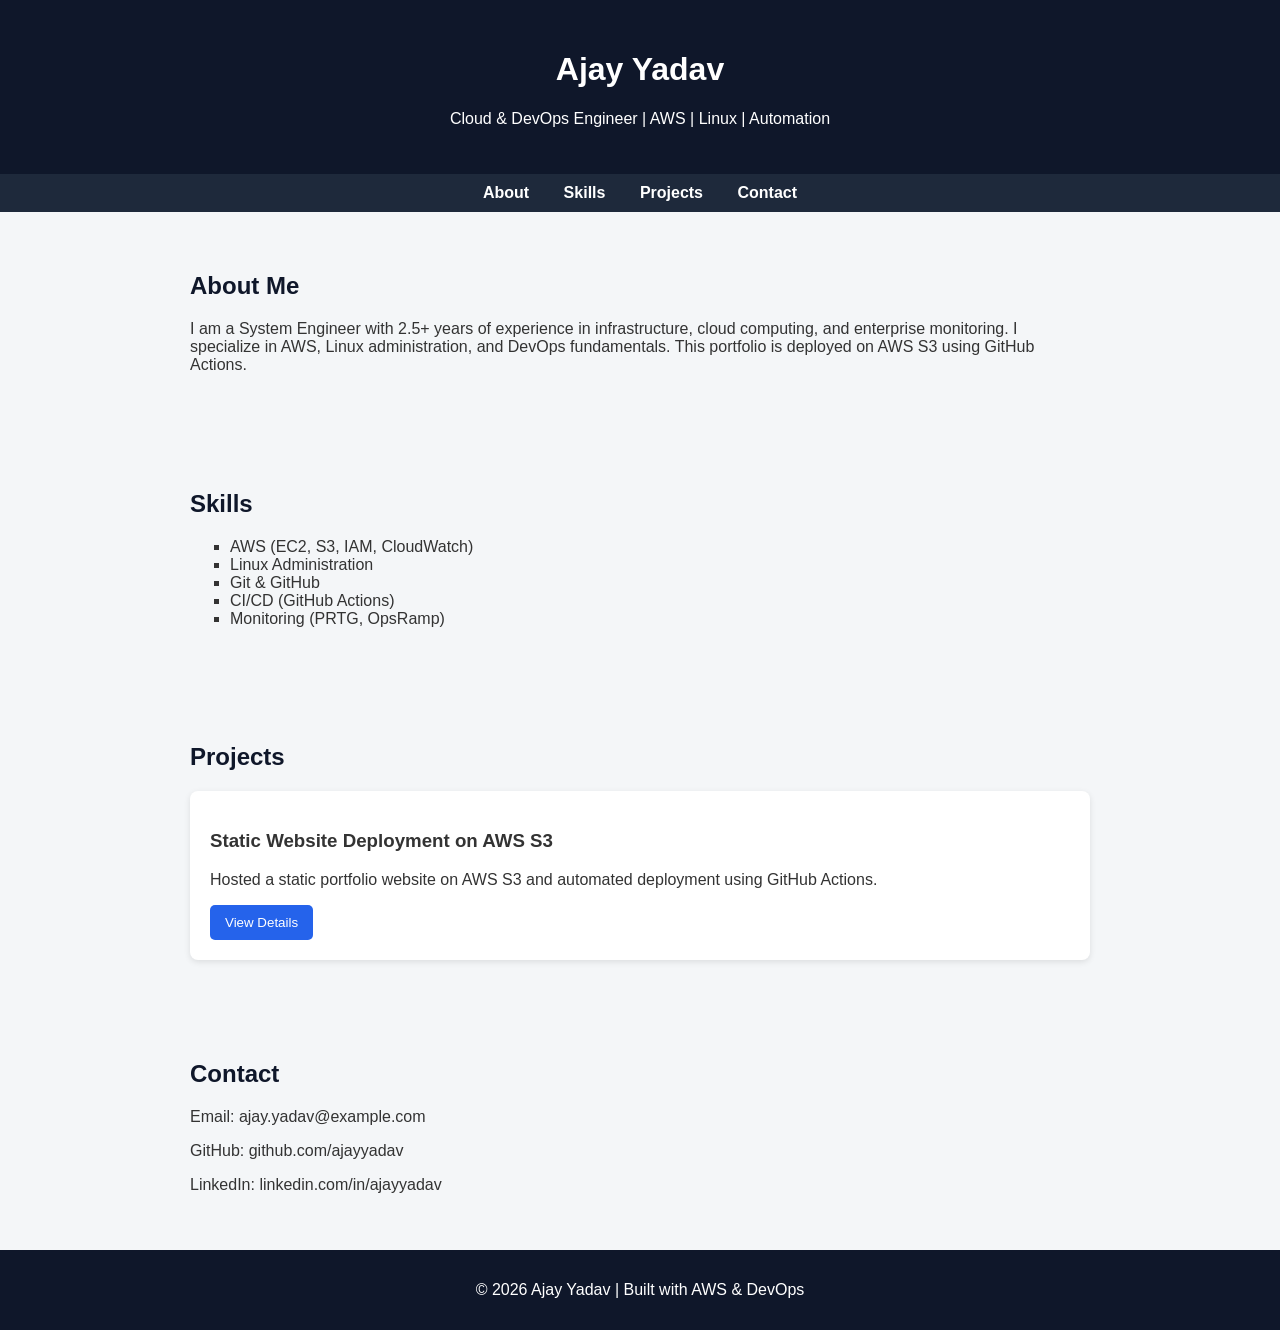
==== index.html @ cf4db84e "FIrst version is ready to release the application" ====
<!DOCTYPE html>
<html lang="en">

<head>
    <meta charset="UTF-8">
    <meta name="viewport" content="width=device-width, initial-scale=1.0">
    <title>Ajay Yadav | Cloud & DevOps Engineer</title>
    <link rel="stylesheet" href="style.css">
</head>

<body>

    <header>
        <h1>Ajay Yadav</h1>
        <p>Cloud & DevOps Engineer | AWS | Linux | Automation</p>
    </header>

    <nav>
        <a href="#about">About</a>
        <a href="#skills">Skills</a>
        <a href="#projects">Projects</a>
        <a href="#contact">Contact</a>
    </nav>

    <section id="about">
        <h2>About Me</h2>
        <p>
            I am a System Engineer with 2.5+ years of experience in infrastructure,
            cloud computing, and enterprise monitoring. I specialize in AWS,
            Linux administration, and DevOps fundamentals.
            This portfolio is deployed on AWS S3 using GitHub Actions.
        </p>
    </section>

    <section id="skills">
        <h2>Skills</h2>
        <ul>
            <li>AWS (EC2, S3, IAM, CloudWatch)</li>
            <li>Linux Administration</li>
            <li>Git & GitHub</li>
            <li>CI/CD (GitHub Actions)</li>
            <li>Monitoring (PRTG, OpsRamp)</li>
        </ul>
    </section>

    <section id="projects">
        <h2>Projects</h2>

        <div class="project-card">
            <h3>Static Website Deployment on AWS S3</h3>
            <p>
                Hosted a static portfolio website on AWS S3 and automated deployment
                using GitHub Actions.
            </p>
            <button onclick="showAlert()">View Details</button>
        </div>

    </section>

    <section id="contact">
        <h2>Contact</h2>
        <p>Email: ajay.yadav@example.com</p>
        <p>GitHub: github.com/ajayyadav</p>
        <p>LinkedIn: linkedin.com/in/ajayyadav</p>
    </section>

    <footer>
        <p>© 2026 Ajay Yadav | Built with AWS & DevOps</p>
    </footer>

    <script src="script.js"></script>
</body>

</html>
---- style.css ----
body {
    font-family: Arial, sans-serif;
    margin: 0;
    background-color: #f4f6f8;
    color: #333;
}

header {
    background-color: #0f172a;
    color: white;
    padding: 30px;
    text-align: center;
}

nav {
    background-color: #1e293b;
    text-align: center;
    padding: 10px;
}

nav a {
    color: white;
    margin: 0 15px;
    text-decoration: none;
    font-weight: bold;
}

nav a:hover {
    text-decoration: underline;
}

section {
    padding: 40px;
    max-width: 900px;
    margin: auto;
}

h2 {
    color: #0f172a;
}

ul {
    list-style-type: square;
}

.project-card {
    background: white;
    padding: 20px;
    margin-top: 20px;
    border-radius: 8px;
    box-shadow: 0 2px 6px rgba(0, 0, 0, 0.1);
}

.project-card button {
    background-color: #2563eb;
    color: white;
    border: none;
    padding: 10px 15px;
    cursor: pointer;
    border-radius: 5px;
}

.project-card button:hover {
    background-color: #1d4ed8;
}

footer {
    background-color: #0f172a;
    color: white;
    text-align: center;
    padding: 15px;
}
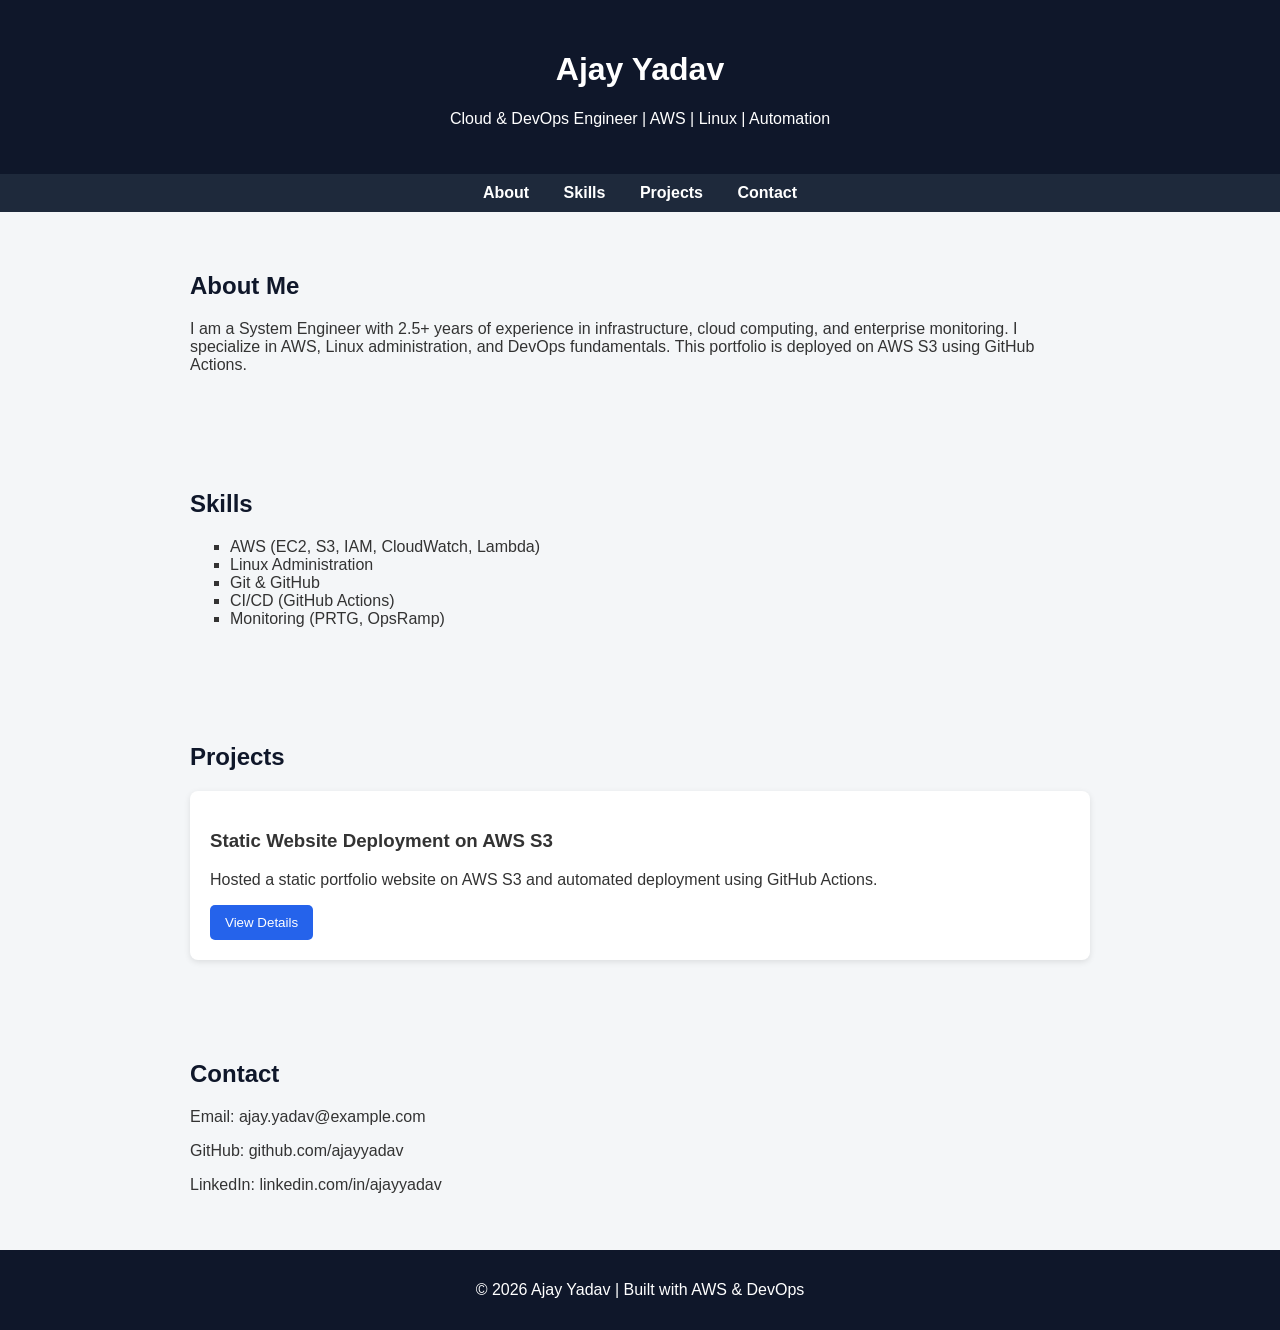
==== commit fd3ce1da: "Index file changed" ====
--- a/index.html
+++ b/index.html
@@ -35,7 +35,7 @@
     <section id="skills">
         <h2>Skills</h2>
         <ul>
-            <li>AWS (EC2, S3, IAM, CloudWatch)</li>
+            <li>AWS (EC2, S3, IAM, CloudWatch, Lambda)</li>
             <li>Linux Administration</li>
             <li>Git & GitHub</li>
             <li>CI/CD (GitHub Actions)</li>
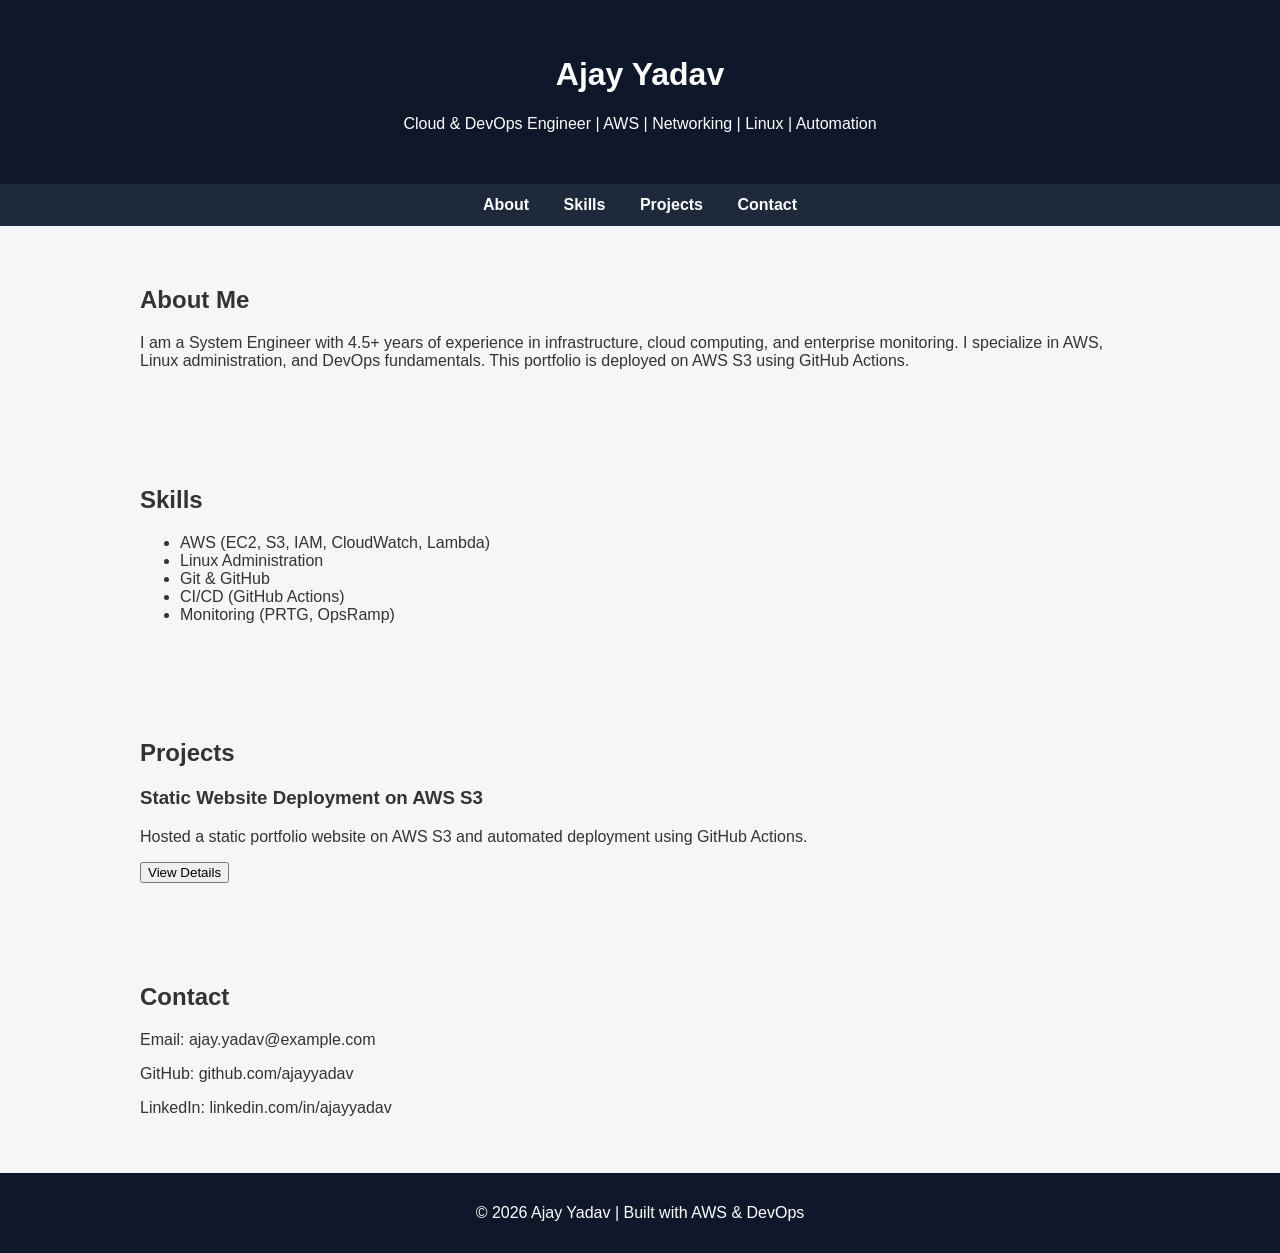
==== commit a703ea68: "Modifed Index.html file" ====
--- a/index.html
+++ b/index.html
@@ -12,7 +12,7 @@
 
     <header>
         <h1>Ajay Yadav</h1>
-        <p>Cloud & DevOps Engineer | AWS | Linux | Automation</p>
+        <p>Cloud & DevOps Engineer | AWS | Networking | Linux | Automation</p>
     </header>
 
     <nav>
@@ -25,7 +25,7 @@
     <section id="about">
         <h2>About Me</h2>
         <p>
-            I am a System Engineer with 2.5+ years of experience in infrastructure,
+            I am a System Engineer with 4.5+ years of experience in infrastructure,
             cloud computing, and enterprise monitoring. I specialize in AWS,
             Linux administration, and DevOps fundamentals.
             This portfolio is deployed on AWS S3 using GitHub Actions.
--- a/style.css
+++ b/style.css
@@ -8,14 +8,14 @@
 header {
     background-color: #0f172a;
     color: white;
-    padding: 30px;
+    padding: 35px;
     text-align: center;
 }
 
 nav {
     background-color: #1e293b;
     text-align: center;
-    padding: 10px;
+    padding: 12px;
 }
 
 nav a {
@@ -30,38 +30,24 @@
 }
 
 section {
-    padding: 40px;
-    max-width: 900px;
+    padding: 40px 20px;
+    max-width: 1000px;
     margin: auto;
 }
 
-h2 {
-    color: #0f172a;
+.skills-container {
+    display: flex;
+    gap: 20px;
+    flex-wrap: wrap;
 }
 
-ul {
-    list-style-type: square;
-}
-
-.project-card {
+.skill-box {
     background: white;
     padding: 20px;
-    margin-top: 20px;
     border-radius: 8px;
+    flex: 1;
+    min-width: 250px;
     box-shadow: 0 2px 6px rgba(0, 0, 0, 0.1);
-}
-
-.project-card button {
-    background-color: #2563eb;
-    color: white;
-    border: none;
-    padding: 10px 15px;
-    cursor: pointer;
-    border-radius: 5px;
-}
-
-.project-card button:hover {
-    background-color: #1d4ed8;
 }
 
 footer {
@@ -69,4 +55,8 @@
     color: white;
     text-align: center;
     padding: 15px;
+}
+
+a {
+    color: #2563eb;
 }
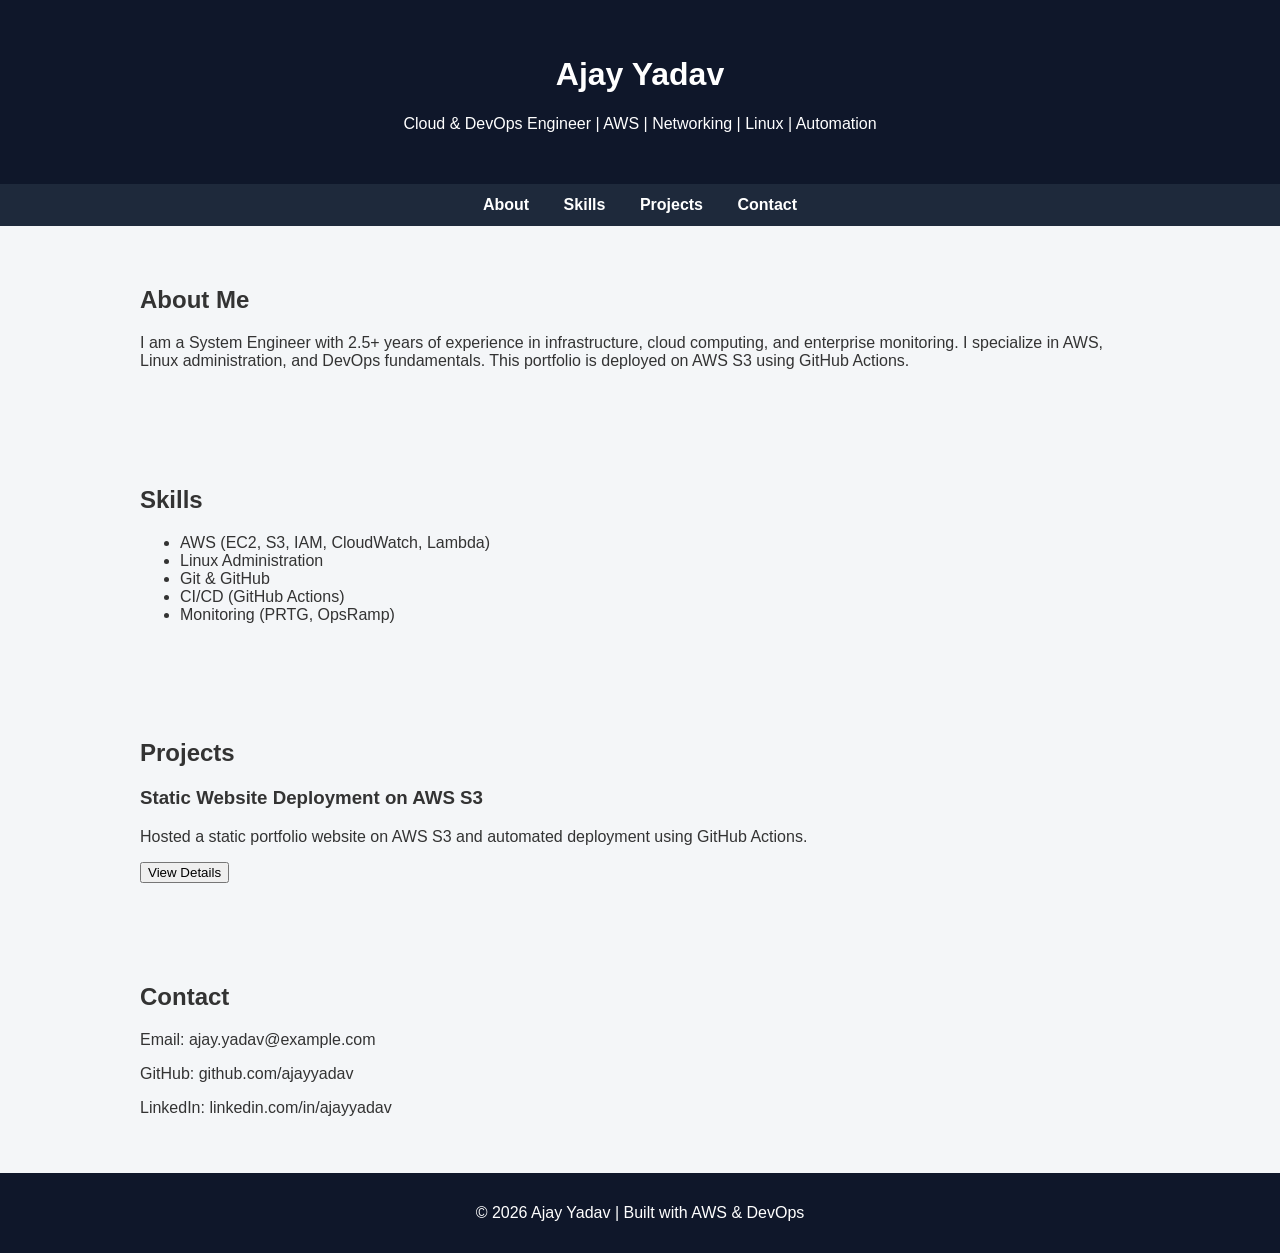
==== commit c222ee58: "Modifed Index.html file" ====
--- a/index.html
+++ b/index.html
@@ -25,7 +25,7 @@
     <section id="about">
         <h2>About Me</h2>
         <p>
-            I am a System Engineer with 4.5+ years of experience in infrastructure,
+            I am a System Engineer with 2.5+ years of experience in infrastructure,
             cloud computing, and enterprise monitoring. I specialize in AWS,
             Linux administration, and DevOps fundamentals.
             This portfolio is deployed on AWS S3 using GitHub Actions.
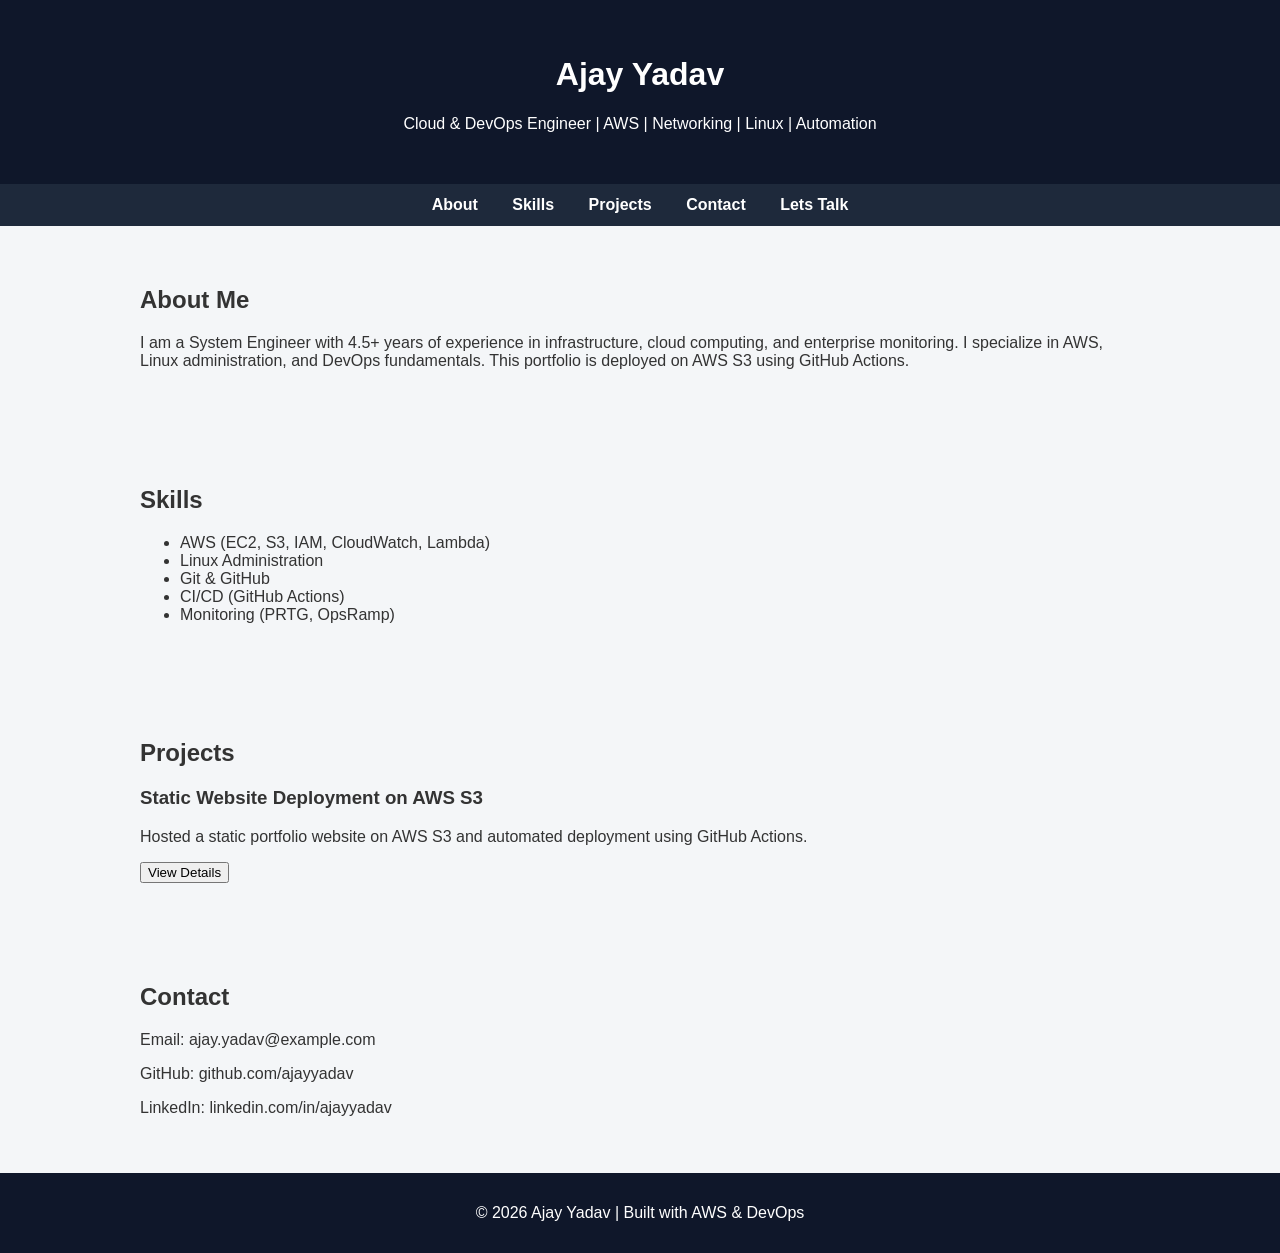
==== commit feb58c2f: "Add 'Lets Talk' link to navigation" ====
--- a/index.html
+++ b/index.html
@@ -20,12 +20,14 @@
         <a href="#skills">Skills</a>
         <a href="#projects">Projects</a>
         <a href="#contact">Contact</a>
+        <a href="#contact">Lets Talk</a>
+
     </nav>
 
     <section id="about">
         <h2>About Me</h2>
         <p>
-            I am a System Engineer with 2.5+ years of experience in infrastructure,
+            I am a System Engineer with 4.5+ years of experience in infrastructure,
             cloud computing, and enterprise monitoring. I specialize in AWS,
             Linux administration, and DevOps fundamentals.
             This portfolio is deployed on AWS S3 using GitHub Actions.
@@ -71,4 +73,4 @@
     <script src="script.js"></script>
 </body>
 
-</html>+</html>
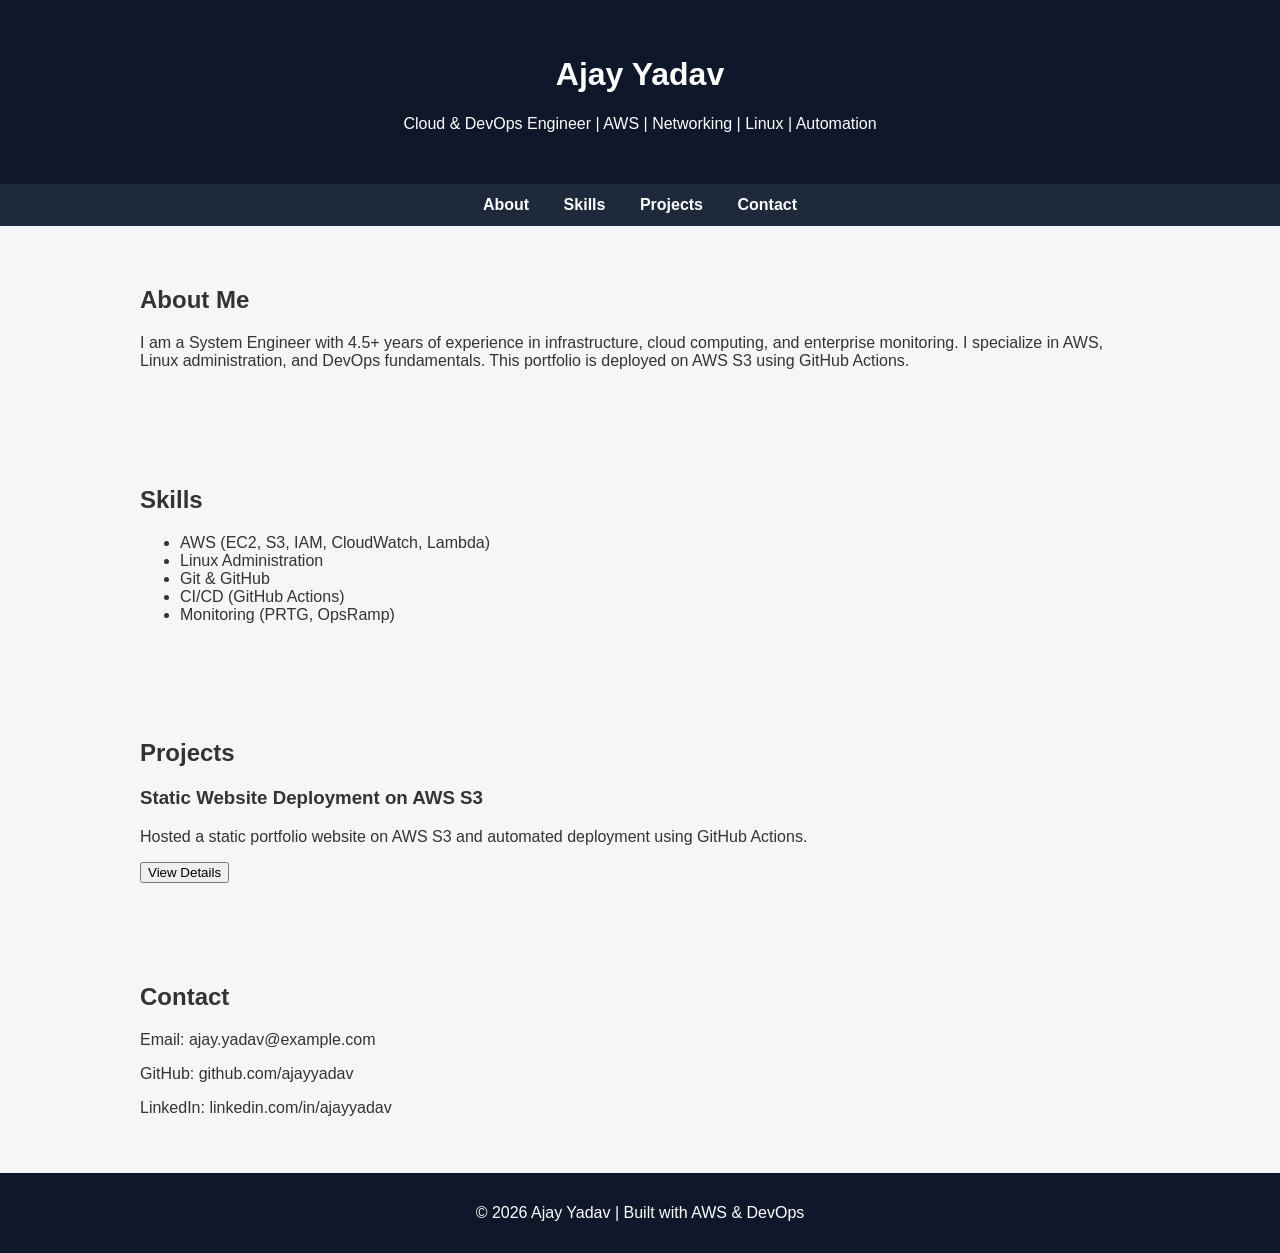
==== commit 433401a4: "Remove 'Lets Talk' link from navigation" ====
--- a/index.html
+++ b/index.html
@@ -20,7 +20,7 @@
         <a href="#skills">Skills</a>
         <a href="#projects">Projects</a>
         <a href="#contact">Contact</a>
-        <a href="#contact">Lets Talk</a>
+        
 
     </nav>
 
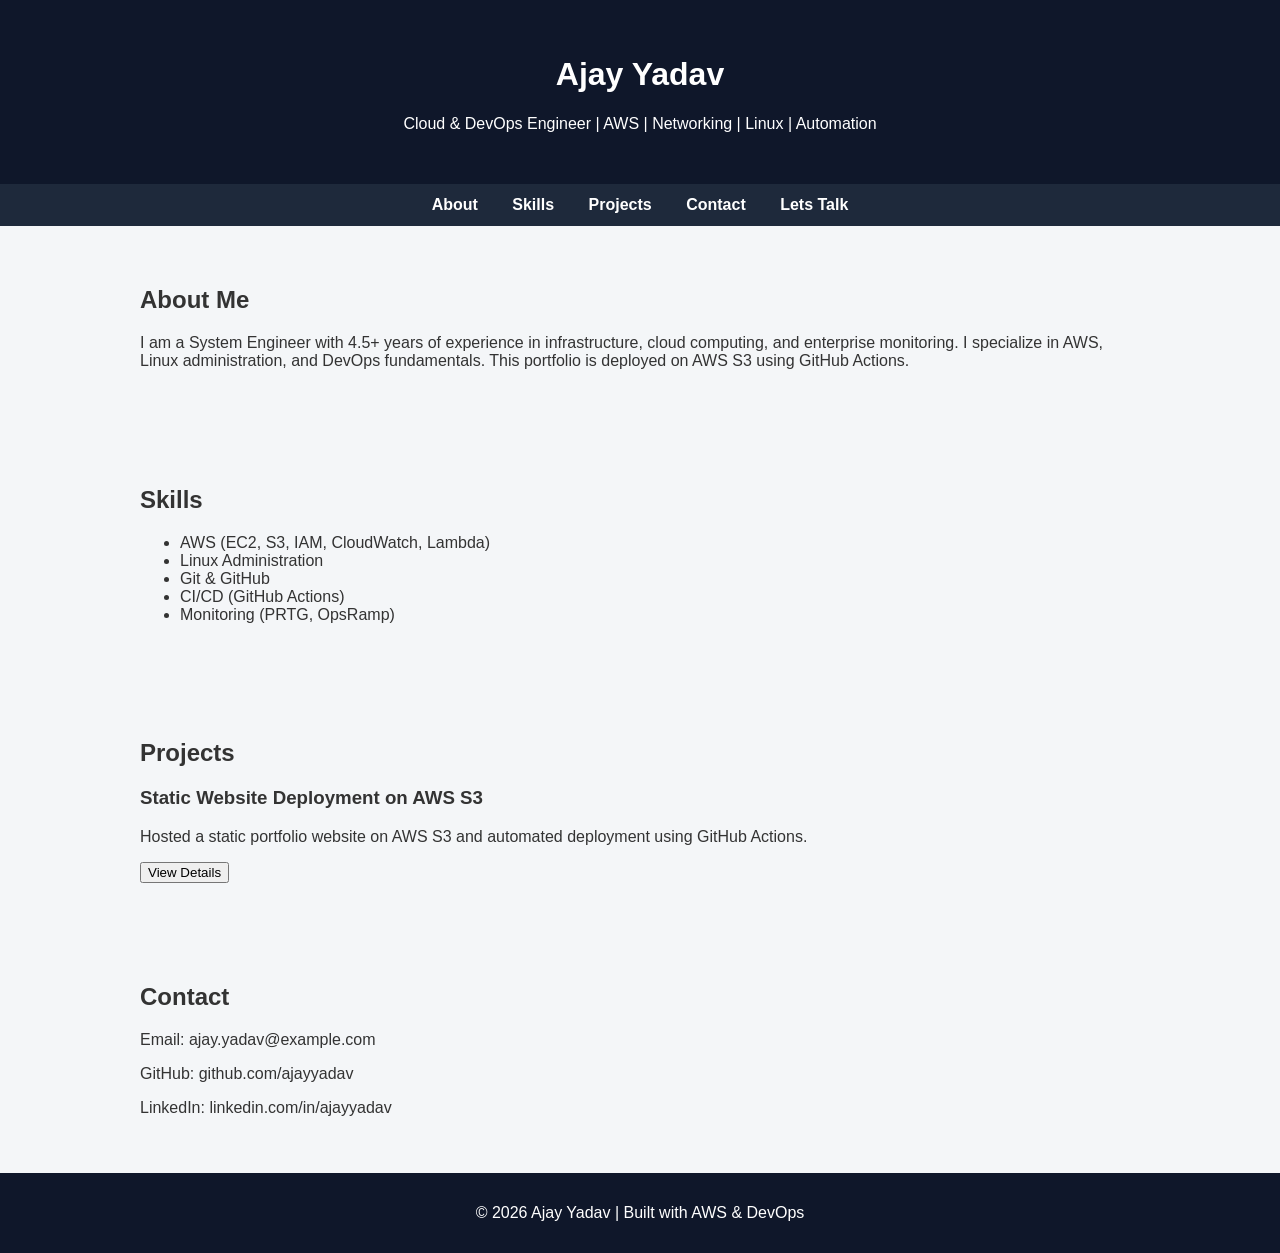
==== commit 8200f2de: "Update index.html" ====
--- a/index.html
+++ b/index.html
@@ -20,6 +20,8 @@
         <a href="#skills">Skills</a>
         <a href="#projects">Projects</a>
         <a href="#contact">Contact</a>
+        <a href="#contact">Lets Talk</a>
+
         
 
     </nav>
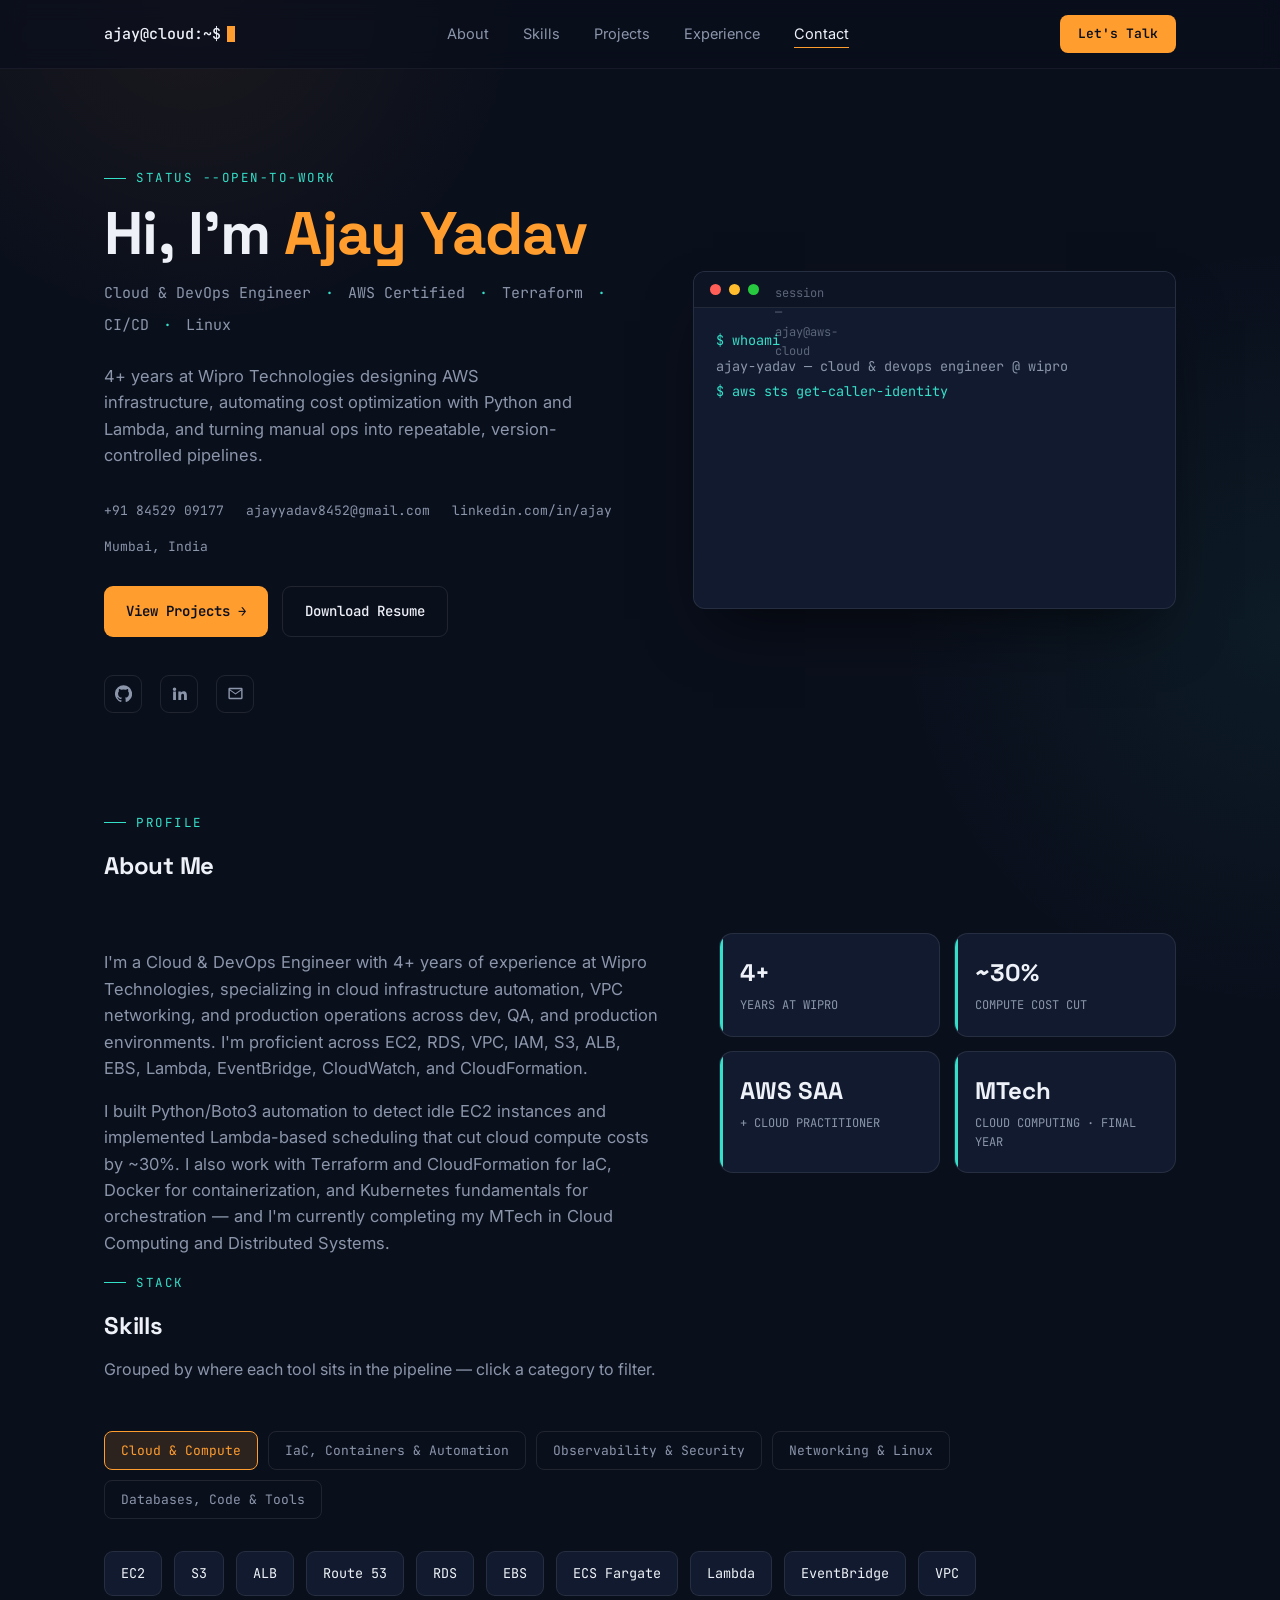
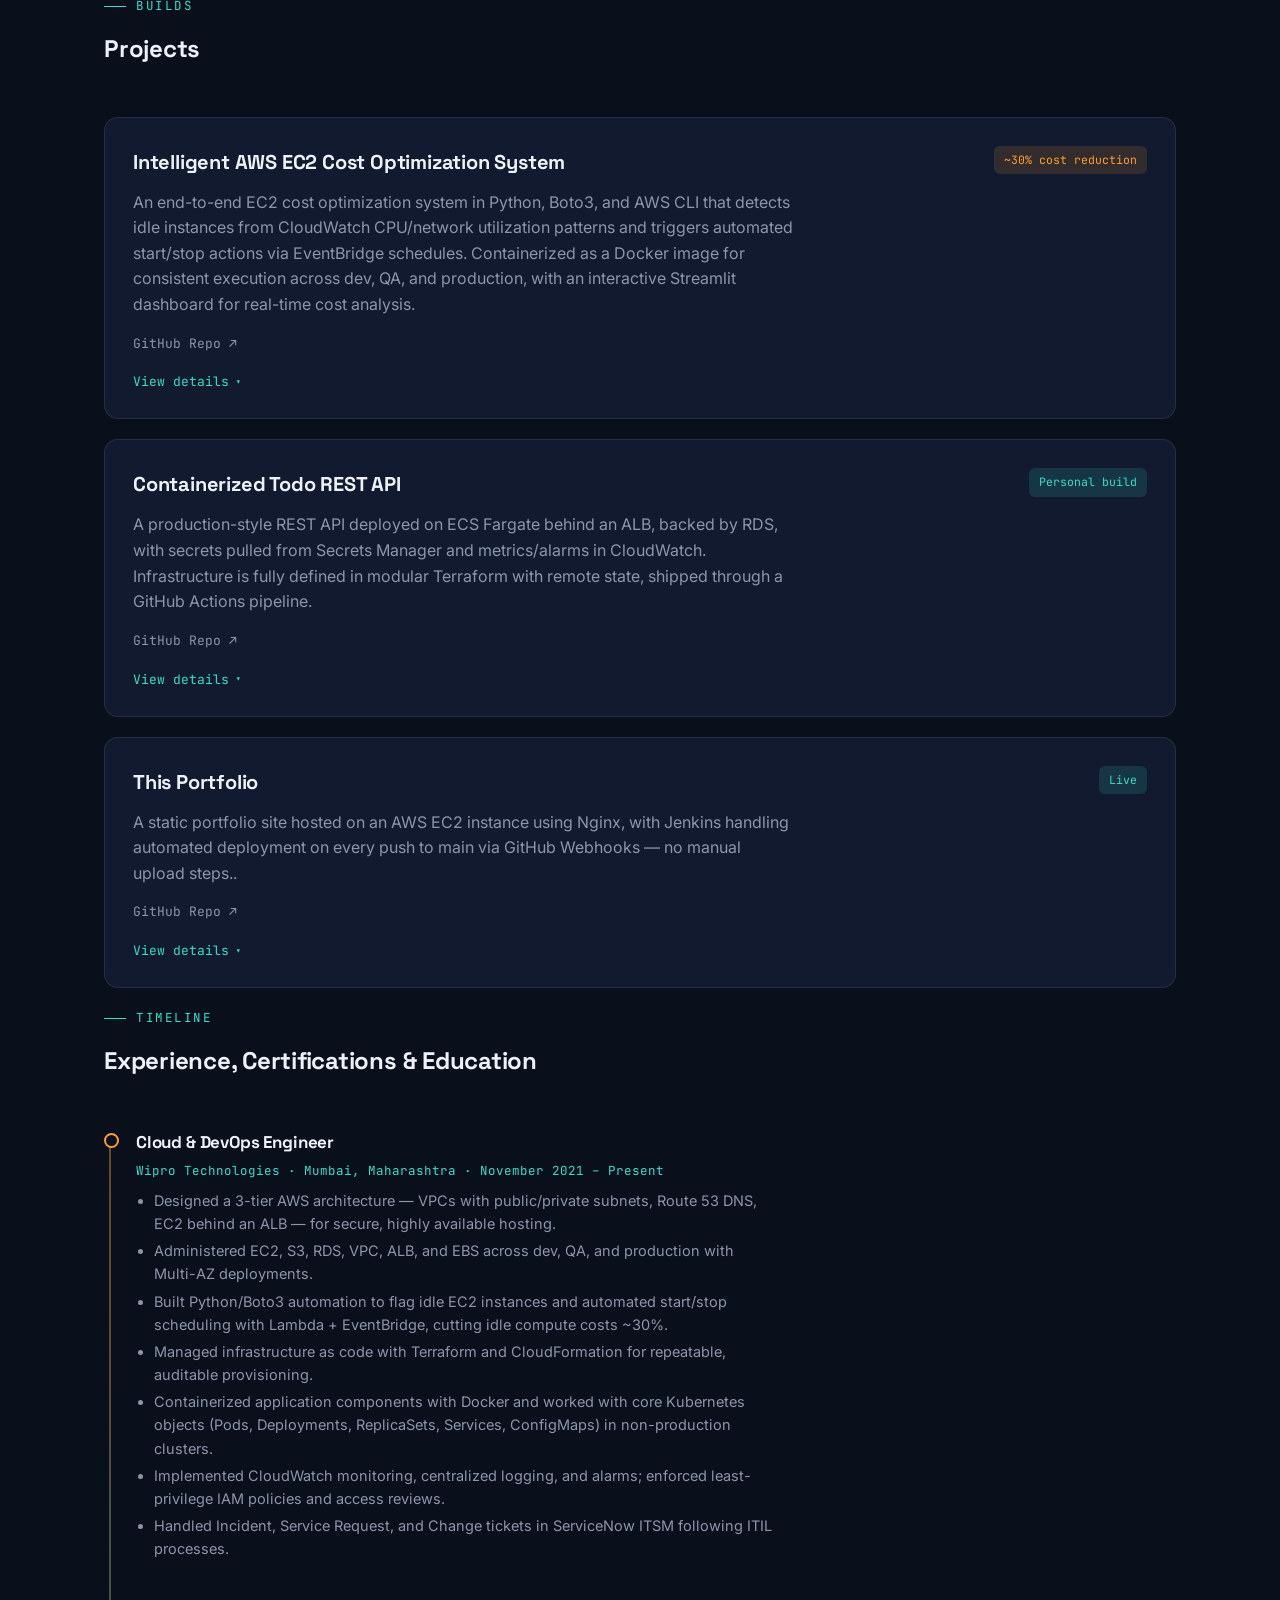
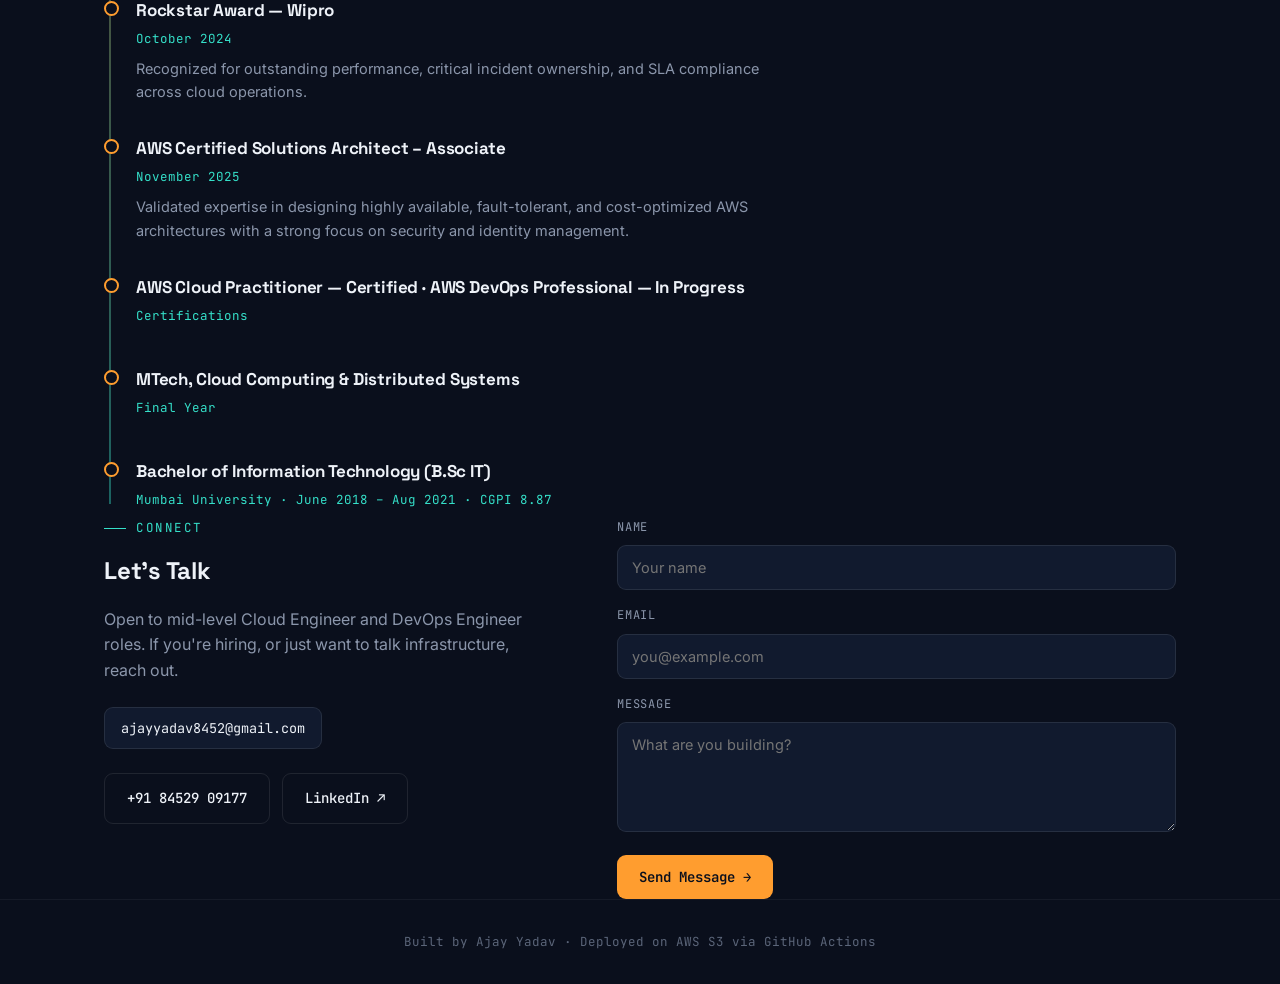
==== commit 926ca59b: "Website has been modifed" ====
--- a/index.html
+++ b/index.html
@@ -2,77 +2,350 @@
 <html lang="en">
 
 <head>
-    <meta charset="UTF-8">
-    <meta name="viewport" content="width=device-width, initial-scale=1.0">
-    <title>Ajay Yadav | Cloud & DevOps Engineer</title>
-    <link rel="stylesheet" href="style.css">
+  <meta charset="UTF-8">
+  <meta name="viewport" content="width=device-width, initial-scale=1.0">
+  <title>Ajay Yadav — Cloud & DevOps Engineer</title>
+  <meta name="description"
+    content="Ajay Yadav — Cloud & DevOps Engineer specializing in AWS, Terraform, CI/CD and Linux automation.">
+  <link rel="preconnect" href="https://fonts.googleapis.com">
+  <link rel="preconnect" href="https://fonts.gstatic.com" crossorigin>
+  <link
+    href="https://fonts.googleapis.com/css2?family=Space+Grotesk:wght@500;600;700&family=Inter:wght@400;500;600&family=JetBrains+Mono:wght@400;500;600&display=swap"
+    rel="stylesheet">
+  <link rel="stylesheet" href="style.css">
 </head>
 
 <body>
 
-    <header>
-        <h1>Ajay Yadav</h1>
-        <p>Cloud & DevOps Engineer | AWS | Networking | Linux | Automation</p>
-    </header>
-
-    <nav>
-        <a href="#about">About</a>
-        <a href="#skills">Skills</a>
-        <a href="#projects">Projects</a>
-        <a href="#contact">Contact</a>
-        <a href="#contact">Lets Talk</a>
-
-        
-
+  <header>
+    <nav class="wrap">
+      <a href="#top" class="brand">ajay@cloud:~$<span class="cursor"></span></a>
+      <ul class="nav-links">
+        <li><a href="#about" data-nav>About</a></li>
+        <li><a href="#skills" data-nav>Skills</a></li>
+        <li><a href="#projects" data-nav>Projects</a></li>
+        <li><a href="#experience" data-nav>Experience</a></li>
+        <li><a href="#contact" data-nav>Contact</a></li>
+      </ul>
+      <a href="#contact" class="nav-cta">Let's Talk</a>
+      <button class="hamburger" id="hamburger" aria-label="Open menu" aria-expanded="false">
+        <span></span><span></span><span></span>
+      </button>
     </nav>
-
-    <section id="about">
+  </header>
+
+  <div class="mobile-menu" id="mobileMenu">
+    <a href="#about">About</a>
+    <a href="#skills">Skills</a>
+    <a href="#projects">Projects</a>
+    <a href="#experience">Experience</a>
+    <a href="#contact">Contact</a>
+  </div>
+
+  <main id="top">
+
+    <!-- HERO -->
+    <section class="hero wrap">
+      <div>
+        <div class="eyebrow">status --open-to-work</div>
+        <h1>Hi, I'm <span>Ajay Yadav</span></h1>
+        <div class="role">Cloud &amp; DevOps Engineer <em>·</em> AWS Certified <em>·</em> Terraform <em>·</em> CI/CD
+          <em>·</em> Linux</div>
+        <p class="lede">4+ years at Wipro Technologies designing AWS infrastructure, automating cost optimization with
+          Python and Lambda, and turning manual ops into repeatable, version-controlled pipelines.</p>
+        <div class="contact-strip">
+          <a href="tel:+918452909177">+91 84529 09177</a>
+          <a href="mailto:ajayyadav8452@gmail.com">ajayyadav8452@gmail.com</a>
+          <a href="https://www.linkedin.com/in/ajay-yadav24/" target="_blank" rel="noopener">linkedin.com/in/ajay</a>
+          <span>Mumbai, India</span>
+        </div>
+        <div class="cta-row">
+          <a href="#projects" class="btn btn-primary">View Projects →</a>
+          <a href="Ajay_Yadav_Cloud_DevOps_Engineer_Resume.pdf" class="btn btn-ghost" download>Download Resume</a>
+        </div>
+        <div class="social-row">
+          <a href="https://github.com/Ajaykumar8452/" target="_blank" rel="noopener" aria-label="GitHub">
+            <svg viewBox="0 0 24 24" fill="currentColor">
+              <path
+                d="M12 .5a12 12 0 0 0-3.79 23.4c.6.11.82-.26.82-.58v-2.02c-3.34.72-4.04-1.6-4.04-1.6-.55-1.38-1.33-1.75-1.33-1.75-1.09-.74.08-.73.08-.73 1.2.09 1.84 1.24 1.84 1.24 1.07 1.83 2.8 1.3 3.49 1 .11-.78.42-1.3.76-1.6-2.67-.3-5.47-1.33-5.47-5.93 0-1.31.47-2.38 1.24-3.22-.12-.3-.54-1.53.12-3.18 0 0 1.01-.32 3.3 1.23a11.5 11.5 0 0 1 6 0c2.29-1.55 3.3-1.23 3.3-1.23.66 1.65.24 2.88.12 3.18.77.84 1.24 1.91 1.24 3.22 0 4.61-2.81 5.63-5.49 5.92.43.37.81 1.1.81 2.22v3.29c0 .32.22.7.83.58A12 12 0 0 0 12 .5Z" />
+            </svg>
+          </a>
+          <a href="https://www.linkedin.com/in/ajay-yadav24/" target="_blank" rel="noopener" aria-label="LinkedIn">
+            <svg viewBox="0 0 24 24" fill="currentColor">
+              <path
+                d="M4.98 3.5a2.5 2.5 0 1 1 0 5 2.5 2.5 0 0 1 0-5ZM3 9h4v12H3V9Zm7 0h3.8v1.71h.05c.53-1 1.83-2.05 3.77-2.05 4.03 0 4.78 2.65 4.78 6.1V21h-4v-5.6c0-1.34-.02-3.06-1.87-3.06-1.87 0-2.16 1.46-2.16 2.96V21h-4V9Z" />
+            </svg>
+          </a>
+          <a href="mailto:ajayyadav8452@gmail.com" aria-label="Email">
+            <svg viewBox="0 0 24 24" fill="currentColor">
+              <path
+                d="M2 5.5A1.5 1.5 0 0 1 3.5 4h17A1.5 1.5 0 0 1 22 5.5v13a1.5 1.5 0 0 1-1.5 1.5h-17A1.5 1.5 0 0 1 2 18.5v-13ZM4 6l8 5.5L20 6M4 18h16V7.8l-8 5.5-8-5.5V18Z" />
+            </svg>
+          </a>
+        </div>
+      </div>
+
+      <div class="terminal">
+        <div class="terminal-bar">
+          <span></span><span></span><span></span>
+          <span class="terminal-title">session — ajay@aws-cloud</span>
+        </div>
+        <div class="terminal-body" id="terminalBody"></div>
+      </div>
+    </section>
+
+    <!-- ABOUT -->
+    <section id="about" class="wrap">
+      <div class="section-head" data-reveal>
+        <div class="eyebrow">profile</div>
         <h2>About Me</h2>
-        <p>
-            I am a System Engineer with 4.5+ years of experience in infrastructure,
-            cloud computing, and enterprise monitoring. I specialize in AWS,
-            Linux administration, and DevOps fundamentals.
-            This portfolio is deployed on AWS S3 using GitHub Actions.
-        </p>
-    </section>
-
-    <section id="skills">
+      </div>
+      <div class="about-grid">
+        <div data-reveal>
+          <p>I'm a Cloud &amp; DevOps Engineer with 4+ years of experience at Wipro Technologies, specializing in cloud
+            infrastructure automation, VPC networking, and production operations across dev, QA, and production
+            environments. I'm proficient across EC2, RDS, VPC, IAM, S3, ALB, EBS, Lambda, EventBridge, CloudWatch, and
+            CloudFormation.</p>
+          <p>I built Python/Boto3 automation to detect idle EC2 instances and implemented Lambda-based scheduling that
+            cut cloud compute costs by ~30%. I also work with Terraform and CloudFormation for IaC, Docker for
+            containerization, and Kubernetes fundamentals for orchestration — and I'm currently completing my MTech in
+            Cloud Computing and Distributed Systems.</p>
+        </div>
+        <div class="stat-grid" data-reveal>
+          <div class="stat-card">
+            <div class="num">4+</div>
+            <div class="label">YEARS AT WIPRO</div>
+          </div>
+          <div class="stat-card">
+            <div class="num">~30%</div>
+            <div class="label">COMPUTE COST CUT</div>
+          </div>
+          <div class="stat-card">
+            <div class="num">AWS SAA</div>
+            <div class="label">+ CLOUD PRACTITIONER</div>
+          </div>
+          <div class="stat-card">
+            <div class="num">MTech</div>
+            <div class="label">CLOUD COMPUTING · FINAL YEAR</div>
+          </div>
+        </div>
+      </div>
+    </section>
+
+    <!-- SKILLS -->
+    <section id="skills" class="wrap">
+      <div class="section-head" data-reveal>
+        <div class="eyebrow">stack</div>
         <h2>Skills</h2>
-        <ul>
-            <li>AWS (EC2, S3, IAM, CloudWatch, Lambda)</li>
-            <li>Linux Administration</li>
-            <li>Git & GitHub</li>
-            <li>CI/CD (GitHub Actions)</li>
-            <li>Monitoring (PRTG, OpsRamp)</li>
-        </ul>
-    </section>
-
-    <section id="projects">
+        <p>Grouped by where each tool sits in the pipeline — click a category to filter.</p>
+      </div>
+
+      <div data-reveal>
+        <div class="tabs" id="tabs">
+          <button class="tab-btn active" data-tab="compute">Cloud &amp; Compute</button>
+          <button class="tab-btn" data-tab="iac">IaC, Containers &amp; Automation</button>
+          <button class="tab-btn" data-tab="observability">Observability &amp; Security</button>
+          <button class="tab-btn" data-tab="network">Networking &amp; Linux</button>
+          <button class="tab-btn" data-tab="other">Databases, Code &amp; Tools</button>
+        </div>
+
+        <div class="chip-panel active" data-panel="compute">
+          <span class="chip">EC2</span><span class="chip">S3</span><span class="chip">ALB</span>
+          <span class="chip">Route 53</span><span class="chip">RDS</span><span class="chip">EBS</span>
+          <span class="chip">ECS Fargate</span><span class="chip">Lambda</span><span class="chip">EventBridge</span>
+          <span class="chip">VPC</span>
+        </div>
+        <div class="chip-panel" data-panel="iac">
+          <span class="chip">Terraform (modular, remote state)</span><span class="chip">AWS CloudFormation</span>
+          <span class="chip">Docker</span><span class="chip">Kubernetes (Pods, Deployments, Services, ConfigMaps)</span>
+          <span class="chip">GitHub Actions</span><span class="chip">AWS CLI</span><span class="chip">Boto3</span>
+          <span class="chip">Shell Scripting</span>
+        </div>
+        <div class="chip-panel" data-panel="observability">
+          <span class="chip">CloudWatch</span><span class="chip">Secrets Manager</span><span class="chip">IAM</span>
+        </div>
+        <div class="chip-panel" data-panel="network">
+          <span class="chip">VPC Design</span><span class="chip">DNS</span><span class="chip">DHCP</span>
+          <span class="chip">NAT</span><span class="chip">VPN</span><span class="chip">OSPF</span><span
+            class="chip">BGP</span>
+          <span class="chip">VLANs</span><span class="chip">Linux Administration (Ubuntu/RHEL)</span>
+          <span class="chip">Windows Server</span><span class="chip">Git &amp; GitHub</span>
+        </div>
+        <div class="chip-panel" data-panel="other">
+          <span class="chip">Python</span><span class="chip">Java</span><span class="chip">C/C++</span>
+          <span class="chip">JavaScript</span><span class="chip">HTML/CSS</span>
+          <span class="chip">Oracle SQL</span><span class="chip">PostgreSQL</span>
+          <span class="chip">ServiceNow (ITSM/ITIL)</span><span class="chip">PRTG</span><span class="chip">Cisco
+            Meraki</span>
+        </div>
+      </div>
+    </section>
+
+    <!-- PROJECTS -->
+    <section id="projects" class="wrap">
+      <div class="section-head" data-reveal>
+        <div class="eyebrow">builds</div>
         <h2>Projects</h2>
-
-        <div class="project-card">
-            <h3>Static Website Deployment on AWS S3</h3>
-            <p>
-                Hosted a static portfolio website on AWS S3 and automated deployment
-                using GitHub Actions.
-            </p>
-            <button onclick="showAlert()">View Details</button>
-        </div>
-
-    </section>
-
-    <section id="contact">
-        <h2>Contact</h2>
-        <p>Email: ajay.yadav@example.com</p>
-        <p>GitHub: github.com/ajayyadav</p>
-        <p>LinkedIn: linkedin.com/in/ajayyadav</p>
-    </section>
-
-    <footer>
-        <p>© 2026 Ajay Yadav | Built with AWS & DevOps</p>
-    </footer>
-
-    <script src="script.js"></script>
+      </div>
+
+      <div class="project-card" data-reveal>
+        <div class="project-top">
+          <h3>Intelligent AWS EC2 Cost Optimization System</h3>
+          <span class="project-tag highlight">~30% cost reduction</span>
+        </div>
+        <p class="desc">An end-to-end EC2 cost optimization system in Python, Boto3, and AWS CLI that detects idle
+          instances from CloudWatch CPU/network utilization patterns and triggers automated start/stop actions via
+          EventBridge schedules. Containerized as a Docker image for consistent execution across dev, QA, and
+          production, with an interactive Streamlit dashboard for real-time cost analysis.</p>
+        <div class="project-links">
+          <a href="#" target="_blank" rel="noopener">GitHub Repo ↗</a>
+        </div>
+        <button class="expand-btn" data-expand="arch0">View details <span class="chev">▾</span></button>
+        <div class="arch-panel" id="arch0">
+          <div class="arch-list">
+            <span>Python</span><span>Boto3</span><span>AWS Lambda</span><span>EventBridge</span>
+            <span>CloudWatch</span><span>Docker</span><span>Streamlit</span>
+          </div>
+        </div>
+      </div>
+
+      <div class="project-card" data-reveal>
+        <div class="project-top">
+          <h3>Containerized Todo REST API</h3>
+          <span class="project-tag">Personal build</span>
+        </div>
+        <p class="desc">A production-style REST API deployed on ECS Fargate behind an ALB, backed by RDS, with secrets
+          pulled from Secrets Manager and metrics/alarms in CloudWatch. Infrastructure is fully defined in modular
+          Terraform with remote state, shipped through a GitHub Actions pipeline.</p>
+        <div class="project-links">
+          <a href="#" target="_blank" rel="noopener">GitHub Repo ↗</a>
+        </div>
+        <button class="expand-btn" data-expand="arch1">View details <span class="chev">▾</span></button>
+        <div class="arch-panel" id="arch1">
+          <div class="arch-list">
+            <span>ECS Fargate</span><span>RDS</span><span>ALB</span><span>Terraform</span>
+            <span>GitHub Actions</span><span>CloudWatch</span><span>Secrets Manager</span>
+          </div>
+        </div>
+      </div>
+
+      <div class="project-card" data-reveal>
+        <div class="project-top">
+          <h3>This Portfolio</h3>
+          <span class="project-tag">Live</span>
+        </div>
+        <p class="desc">A static portfolio site hosted on an AWS EC2 instance using Nginx, with Jenkins handling
+          automated deployment on every push to main via GitHub Webhooks — no manual upload steps..</p>
+        <div class="project-links">
+          <a href="#" target="_blank" rel="noopener">GitHub Repo ↗</a>
+        </div>
+        <button class="expand-btn" data-expand="arch2">View details <span class="chev">▾</span></button>
+        <div class="arch-panel" id="arch2">
+          <div class="arch-list">
+            <span>S3 Static Hosting</span><span>GitHub Actions</span><span>IAM (scoped deploy role)</span>
+          </div>
+        </div>
+      </div>
+    </section>
+
+    <!-- EXPERIENCE -->
+    <section id="experience" class="wrap">
+      <div class="section-head" data-reveal>
+        <div class="eyebrow">timeline</div>
+        <h2>Experience, Certifications &amp; Education</h2>
+      </div>
+      <div class="timeline" data-reveal>
+        <div class="tl-item">
+          <h3>Cloud &amp; DevOps Engineer</h3>
+          <div class="tl-meta">Wipro Technologies · Mumbai, Maharashtra · November 2021 – Present</div>
+          <ul>
+            <li>Designed a 3-tier AWS architecture — VPCs with public/private subnets, Route 53 DNS, EC2 behind an ALB —
+              for secure, highly available hosting.</li>
+            <li>Administered EC2, S3, RDS, VPC, ALB, and EBS across dev, QA, and production with Multi-AZ deployments.
+            </li>
+            <li>Built Python/Boto3 automation to flag idle EC2 instances and automated start/stop scheduling with Lambda
+              + EventBridge, cutting idle compute costs ~30%.</li>
+            <li>Managed infrastructure as code with Terraform and CloudFormation for repeatable, auditable provisioning.
+            </li>
+            <li>Containerized application components with Docker and worked with core Kubernetes objects (Pods,
+              Deployments, ReplicaSets, Services, ConfigMaps) in non-production clusters.</li>
+            <li>Implemented CloudWatch monitoring, centralized logging, and alarms; enforced least-privilege IAM
+              policies and access reviews.</li>
+            <li>Handled Incident, Service Request, and Change tickets in ServiceNow ITSM following ITIL processes.</li>
+          </ul>
+        </div>
+        <div class="tl-item">
+          <h3>Rockstar Award — Wipro</h3>
+          <div class="tl-meta">October 2024</div>
+          <p>Recognized for outstanding performance, critical incident ownership, and SLA compliance across cloud
+            operations.</p>
+        </div>
+        <div class="tl-item">
+          <h3>AWS Certified Solutions Architect – Associate</h3>
+          <div class="tl-meta">November 2025</div>
+          <p>Validated expertise in designing highly available, fault-tolerant, and cost-optimized AWS architectures
+            with a strong focus on security and identity management.</p>
+        </div>
+        <div class="tl-item">
+          <h3>AWS Cloud Practitioner — Certified · AWS DevOps Professional — In Progress</h3>
+          <div class="tl-meta">Certifications</div>
+        </div>
+        <div class="tl-item">
+          <h3>MTech, Cloud Computing &amp; Distributed Systems</h3>
+          <div class="tl-meta">Final Year</div>
+        </div>
+        <div class="tl-item">
+          <h3>Bachelor of Information Technology (B.Sc IT)</h3>
+          <div class="tl-meta">Mumbai University · June 2018 – Aug 2021 · CGPI 8.87</div>
+        </div>
+      </div>
+    </section>
+
+    <!-- CONTACT -->
+    <section id="contact" class="wrap">
+      <div class="contact-grid">
+        <div data-reveal>
+          <div class="eyebrow">connect</div>
+          <h2>Let's Talk</h2>
+          <p>Open to mid-level Cloud Engineer and DevOps Engineer roles. If you're hiring, or just want to talk
+            infrastructure, reach out.</p>
+          <div class="copy-row">
+            <button class="copy-btn" id="copyEmailBtn">ajayyadav8452@gmail.com</button>
+            <span class="copy-note" id="copyNote">Copied to clipboard</span>
+          </div>
+          <div class="copy-row">
+            <a href="tel:+918452909177" class="btn btn-ghost">+91 84529 09177</a>
+            <a href="https://www.linkedin.com/in/ajay-yadav24/" target="_blank" rel="noopener"
+              class="btn btn-ghost">LinkedIn ↗</a>
+          </div>
+        </div>
+        <form id="contactForm">
+          <div class="field">
+            <label for="name">Name</label>
+            <input id="name" name="name" type="text" required placeholder="Your name">
+          </div>
+          <div class="field">
+            <label for="email">Email</label>
+            <input id="email" name="email" type="email" required placeholder="you@example.com">
+          </div>
+          <div class="field">
+            <label for="message">Message</label>
+            <textarea id="message" name="message" required placeholder="What are you building?"></textarea>
+          </div>
+          <button type="submit" class="btn btn-primary" style="align-self:flex-start;">Send Message →</button>
+        </form>
+      </div>
+    </section>
+
+  </main>
+
+  <footer>
+    <p>Built by Ajay Yadav · Deployed on AWS S3 via GitHub Actions</p>
+  </footer>
+
+  <button class="to-top" id="toTop" aria-label="Back to top">↑</button>
+
+  <script src="script.js"></script>
 </body>
 
-</html>
+</html>
--- a/style.css
+++ b/style.css
@@ -1,62 +1,361 @@
-body {
-    font-family: Arial, sans-serif;
-    margin: 0;
-    background-color: #f4f6f8;
-    color: #333;
-}
-
-header {
-    background-color: #0f172a;
-    color: white;
-    padding: 35px;
-    text-align: center;
-}
-
-nav {
-    background-color: #1e293b;
-    text-align: center;
-    padding: 12px;
-}
-
-nav a {
-    color: white;
-    margin: 0 15px;
-    text-decoration: none;
-    font-weight: bold;
-}
-
-nav a:hover {
-    text-decoration: underline;
-}
-
-section {
-    padding: 40px 20px;
-    max-width: 1000px;
-    margin: auto;
-}
-
-.skills-container {
-    display: flex;
-    gap: 20px;
-    flex-wrap: wrap;
-}
-
-.skill-box {
-    background: white;
-    padding: 20px;
-    border-radius: 8px;
-    flex: 1;
-    min-width: 250px;
-    box-shadow: 0 2px 6px rgba(0, 0, 0, 0.1);
-}
-
-footer {
-    background-color: #0f172a;
-    color: white;
-    text-align: center;
-    padding: 15px;
-}
-
-a {
-    color: #2563eb;
-}+:root{
+  --bg:#0a0f1c;
+  --bg-elev:#0d1424;
+  --bg-card:#111a2e;
+  --text:#eef2f8;
+  --muted:#8b96ab;
+  --muted-2:#5b6579;
+  --accent:#ff9d2f;
+  --accent-soft:rgba(255,157,47,0.14);
+  --accent-2:#35e0c9;
+  --accent-2-soft:rgba(53,224,201,0.14);
+  --border:rgba(255,255,255,0.09);
+  --border-soft:rgba(255,255,255,0.05);
+  --radius:14px;
+  --font-display:'Space Grotesk', sans-serif;
+  --font-body:'Inter', sans-serif;
+  --font-mono:'JetBrains Mono', monospace;
+  --maxw:1120px;
+}
+
+*{box-sizing:border-box;}
+html{scroll-behavior:smooth;}
+@media (prefers-reduced-motion: reduce){
+  html{scroll-behavior:auto;}
+  *{animation-duration:0.01ms !important; animation-iteration-count:1 !important; transition-duration:0.01ms !important;}
+}
+
+body{
+  margin:0;
+  background:var(--bg);
+  background-image:
+    radial-gradient(600px circle at 15% 0%, rgba(255,157,47,0.07), transparent 55%),
+    radial-gradient(700px circle at 100% 15%, rgba(53,224,201,0.06), transparent 55%);
+  color:var(--text);
+  font-family:var(--font-body);
+  line-height:1.6;
+  -webkit-font-smoothing:antialiased;
+}
+
+a{color:inherit;}
+::selection{background:var(--accent); color:#0a0f1c;}
+
+:focus-visible{
+  outline:2px solid var(--accent-2);
+  outline-offset:3px;
+  border-radius:4px;
+}
+
+.wrap{max-width:var(--maxw); margin:0 auto; padding:0 24px;}
+section{padding:110px 0;}
+@media (max-width:720px){ section{padding:76px 0;} }
+
+h1,h2,h3{font-family:var(--font-display); margin:0; letter-spacing:-0.01em;}
+.eyebrow{
+  font-family:var(--font-mono);
+  font-size:12.5px;
+  letter-spacing:0.12em;
+  text-transform:uppercase;
+  color:var(--accent-2);
+  display:flex;
+  align-items:center;
+  gap:10px;
+  margin-bottom:14px;
+}
+.eyebrow::before{
+  content:'';
+  width:22px; height:1px;
+  background:var(--accent-2);
+  display:inline-block;
+}
+.section-head{max-width:640px; margin-bottom:48px;}
+.section-head p{color:var(--muted); font-size:16px; margin-top:12px;}
+
+/* ---------- reveal on scroll ---------- */
+[data-reveal]{
+  opacity:0;
+  transform:translateY(22px);
+  transition:opacity 0.7s ease, transform 0.7s ease;
+}
+[data-reveal].is-visible{opacity:1; transform:translateY(0);}
+
+/* ---------- nav ---------- */
+header{
+  position:fixed; top:0; left:0; right:0; z-index:100;
+  background:rgba(10,15,28,0.72);
+  backdrop-filter:blur(10px);
+  border-bottom:1px solid var(--border-soft);
+}
+nav.wrap{
+  display:flex; align-items:center; justify-content:space-between;
+  height:68px;
+}
+.brand{
+  font-family:var(--font-mono);
+  font-size:15px;
+  font-weight:500;
+  text-decoration:none;
+  color:var(--text);
+  display:flex; align-items:center;
+}
+.brand .cursor{
+  display:inline-block; width:8px; height:16px; background:var(--accent);
+  margin-left:6px; animation:blink 1s step-end infinite;
+}
+@keyframes blink{50%{opacity:0;}}
+
+.nav-links{display:flex; gap:34px; list-style:none; margin:0; padding:0;}
+.nav-links a{
+  font-size:14.5px; text-decoration:none; color:var(--muted);
+  position:relative; padding:6px 0; transition:color 0.25s ease;
+}
+.nav-links a::after{
+  content:''; position:absolute; left:0; bottom:0; height:1.5px; width:0;
+  background:var(--accent); transition:width 0.25s ease;
+}
+.nav-links a:hover, .nav-links a.active{color:var(--text);}
+.nav-links a.active::after{width:100%;}
+
+.nav-cta{
+  font-family:var(--font-mono); font-size:13px; text-decoration:none;
+  color:var(--bg); background:var(--accent); padding:9px 18px;
+  border-radius:8px; font-weight:600; transition:filter 0.2s ease, transform 0.2s ease;
+}
+.nav-cta:hover{filter:brightness(1.08); transform:translateY(-1px);}
+
+.hamburger{
+  display:none; flex-direction:column; gap:5px; background:none; border:none;
+  cursor:pointer; padding:8px;
+}
+.hamburger span{width:22px; height:2px; background:var(--text); display:block; transition:0.25s ease;}
+.mobile-menu{
+  display:none; position:fixed; inset:68px 0 0 0; background:var(--bg-elev);
+  z-index:99; padding:36px 24px; flex-direction:column; gap:6px;
+}
+.mobile-menu.open{display:flex;}
+.mobile-menu a{
+  font-size:20px; text-decoration:none; color:var(--text); padding:16px 0;
+  border-bottom:1px solid var(--border-soft); font-family:var(--font-display); font-weight:600;
+}
+
+@media (max-width:860px){
+  .nav-links, .nav-cta{display:none;}
+  .hamburger{display:flex;}
+}
+
+/* ---------- hero ---------- */
+.hero{
+  padding-top:168px; padding-bottom:100px;
+  display:grid; grid-template-columns:1.05fr 0.95fr; gap:56px; align-items:center;
+}
+@media (max-width:940px){ .hero{grid-template-columns:1fr; padding-top:130px;} }
+
+.hero h1{font-size:clamp(38px, 5.4vw, 60px); line-height:1.05; margin:14px 0 16px;}
+.hero h1 span{color:var(--accent);}
+.hero .role{
+  font-family:var(--font-mono); color:var(--muted); font-size:15px;
+  display:flex; flex-wrap:wrap; gap:8px 14px; margin-bottom:26px;
+}
+.hero .role em{font-style:normal; color:var(--accent-2);}
+.hero p.lede{color:var(--muted); font-size:16.5px; max-width:480px; margin-bottom:32px;}
+
+.contact-strip{
+  display:flex; flex-wrap:wrap; gap:16px 22px; font-family:var(--font-mono);
+  font-size:13px; color:var(--muted); margin-bottom:28px;
+}
+.contact-strip a{color:var(--muted); text-decoration:none; transition:color .2s ease;}
+.contact-strip a:hover{color:var(--accent-2);}
+
+.cta-row{display:flex; flex-wrap:wrap; gap:14px; margin-bottom:38px;}
+.btn{
+  font-family:var(--font-mono); font-size:14px; text-decoration:none;
+  padding:13px 22px; border-radius:9px; font-weight:500;
+  transition:transform 0.2s ease, filter 0.2s ease, background 0.2s ease, border-color .2s ease;
+  display:inline-flex; align-items:center; gap:8px; border:none; cursor:pointer;
+}
+.btn-primary{background:var(--accent); color:#0a0f1c; font-weight:600;}
+.btn-primary:hover{transform:translateY(-2px); filter:brightness(1.07);}
+.btn-ghost{border:1px solid var(--border); color:var(--text); background:transparent;}
+.btn-ghost:hover{border-color:var(--accent-2); color:var(--accent-2); transform:translateY(-2px);}
+
+.social-row{display:flex; gap:18px;}
+.social-row a{
+  width:38px; height:38px; border:1px solid var(--border); border-radius:9px;
+  display:flex; align-items:center; justify-content:center; text-decoration:none;
+  color:var(--muted); transition:0.2s ease;
+}
+.social-row a:hover{color:var(--accent-2); border-color:var(--accent-2); transform:translateY(-2px);}
+.social-row svg{width:17px; height:17px;}
+
+/* terminal */
+.terminal{
+  background:var(--bg-card); border:1px solid var(--border); border-radius:12px;
+  overflow:hidden; box-shadow:0 30px 60px -20px rgba(0,0,0,0.6);
+}
+.terminal-bar{
+  display:flex; align-items:center; gap:8px; padding:12px 16px;
+  background:var(--bg-elev); border-bottom:1px solid var(--border);
+}
+.terminal-bar span{width:11px; height:11px; border-radius:50%;}
+.terminal-bar span:nth-child(1){background:#ff5f56;}
+.terminal-bar span:nth-child(2){background:#ffbd2e;}
+.terminal-bar span:nth-child(3){background:#27c93f;}
+.terminal-title{
+  margin-left:8px; font-family:var(--font-mono); font-size:12px; color:var(--muted-2);
+}
+.terminal-body{
+  padding:22px 22px 26px; font-family:var(--font-mono); font-size:13.5px;
+  min-height:300px; color:#d5dae6;
+}
+.terminal-body .line{margin:0 0 4px; white-space:pre-wrap; word-break:break-word;}
+.terminal-body .prompt{color:var(--accent-2);}
+.terminal-body .out{color:var(--muted);}
+.terminal-body .accent{color:var(--accent);}
+.caret{display:inline-block; width:8px; height:15px; background:var(--accent-2); vertical-align:-2px; animation:blink 0.9s step-end infinite;}
+
+/* ---------- about ---------- */
+.about-grid{display:grid; grid-template-columns:1.1fr 0.9fr; gap:56px; align-items:start;}
+@media (max-width:860px){ .about-grid{grid-template-columns:1fr;} }
+.about-grid p{color:var(--muted); font-size:16.5px;}
+.stat-grid{display:grid; grid-template-columns:1fr 1fr; gap:14px;}
+.stat-card{
+  background:var(--bg-card); border:1px solid var(--border); border-radius:var(--radius);
+  padding:20px; position:relative; overflow:hidden;
+}
+.stat-card::before{
+  content:''; position:absolute; top:0; left:0; width:3px; height:100%; background:var(--accent-2);
+}
+.stat-card .num{font-family:var(--font-display); font-size:24px; font-weight:700; color:var(--text);}
+.stat-card .label{font-size:12px; color:var(--muted); font-family:var(--font-mono); margin-top:4px;}
+
+/* ---------- skills ---------- */
+.tabs{display:flex; flex-wrap:wrap; gap:10px; margin-bottom:32px;}
+.tab-btn{
+  font-family:var(--font-mono); font-size:13px; padding:10px 16px; border-radius:8px;
+  border:1px solid var(--border); background:transparent; color:var(--muted); cursor:pointer;
+  transition:0.2s ease;
+}
+.tab-btn:hover{color:var(--text); border-color:var(--muted-2);}
+.tab-btn.active{background:var(--accent-soft); border-color:var(--accent); color:var(--accent);}
+
+.chip-panel{display:none; flex-wrap:wrap; gap:12px;}
+.chip-panel.active{display:flex;}
+.chip{
+  font-family:var(--font-mono); font-size:13.5px; padding:11px 16px;
+  border:1px solid var(--border); border-radius:9px; background:var(--bg-card);
+  color:var(--text); transition:0.2s ease; cursor:default;
+}
+.chip:hover{border-color:var(--accent-2); color:var(--accent-2); transform:translateY(-2px);}
+
+/* ---------- projects ---------- */
+.project-card{
+  background:var(--bg-card); border:1px solid var(--border); border-radius:var(--radius);
+  padding:28px; margin-bottom:20px;
+}
+.project-top{display:flex; justify-content:space-between; align-items:flex-start; gap:20px; flex-wrap:wrap;}
+.project-top h3{font-size:20px;}
+.project-tag{
+  font-family:var(--font-mono); font-size:11.5px; color:var(--accent-2);
+  background:var(--accent-2-soft); padding:5px 10px; border-radius:6px; white-space:nowrap;
+}
+.project-tag.highlight{color:var(--accent); background:var(--accent-soft);}
+.project-card p.desc{color:var(--muted); margin:12px 0 0; max-width:660px;}
+.project-metric{
+  font-family:var(--font-mono); font-size:12.5px; color:var(--accent); margin-top:10px;
+}
+.project-links{display:flex; gap:14px; margin-top:16px;}
+.project-links a{
+  font-family:var(--font-mono); font-size:13px; color:var(--muted); text-decoration:none;
+  border-bottom:1px solid transparent; transition:0.2s ease;
+}
+.project-links a:hover{color:var(--accent); border-color:var(--accent);}
+
+.expand-btn{
+  margin-top:18px; background:none; border:none; color:var(--accent-2);
+  font-family:var(--font-mono); font-size:13px; cursor:pointer; padding:0;
+  display:flex; align-items:center; gap:6px;
+}
+.expand-btn .chev{transition:transform 0.25s ease; font-size:11px;}
+.expand-btn.open .chev{transform:rotate(180deg);}
+.arch-panel{
+  max-height:0; overflow:hidden; transition:max-height 0.35s ease, margin 0.35s ease;
+}
+.arch-panel.open{max-height:300px; margin-top:16px;}
+.arch-list{
+  display:flex; flex-wrap:wrap; gap:9px; padding:16px; background:var(--bg-elev);
+  border:1px solid var(--border-soft); border-radius:10px;
+}
+.arch-list span{
+  font-family:var(--font-mono); font-size:12px; color:var(--muted);
+  padding:6px 10px; border:1px solid var(--border); border-radius:6px;
+}
+
+.project-divider{
+  font-family:var(--font-mono); font-size:12px; color:var(--muted-2);
+  text-transform:uppercase; letter-spacing:0.1em; margin:36px 0 18px;
+}
+
+/* ---------- timeline ---------- */
+.timeline{position:relative; padding-left:32px;}
+.timeline::before{
+  content:''; position:absolute; left:5px; top:6px; bottom:6px; width:1.5px;
+  background:linear-gradient(var(--accent), var(--accent-2));
+  opacity:0.4;
+}
+.tl-item{position:relative; padding-bottom:32px;}
+.tl-item:last-child{padding-bottom:0;}
+.tl-item::before{
+  content:''; position:absolute; left:-32px; top:4px; width:11px; height:11px;
+  border-radius:50%; background:var(--bg); border:2px solid var(--accent);
+}
+.tl-item h3{font-size:17px;}
+.tl-item .tl-meta{
+  font-family:var(--font-mono); font-size:12.5px; color:var(--accent-2); margin:5px 0 8px;
+}
+.tl-item p{color:var(--muted); font-size:14.5px; margin:0; max-width:640px;}
+.tl-item ul{color:var(--muted); font-size:14.5px; margin:6px 0 0; padding-left:18px; max-width:640px;}
+.tl-item li{margin-bottom:4px;}
+
+/* ---------- contact ---------- */
+.contact-grid{display:grid; grid-template-columns:0.9fr 1.1fr; gap:56px;}
+@media (max-width:860px){ .contact-grid{grid-template-columns:1fr;} }
+.contact-grid p{color:var(--muted); max-width:420px;}
+.copy-row{
+  display:flex; align-items:center; gap:12px; margin-top:24px; flex-wrap:wrap;
+}
+.copy-btn{
+  font-family:var(--font-mono); font-size:13.5px; background:var(--bg-card);
+  border:1px solid var(--border); color:var(--text); padding:11px 16px;
+  border-radius:9px; cursor:pointer; transition:0.2s ease;
+}
+.copy-btn:hover{border-color:var(--accent);}
+.copy-note{font-family:var(--font-mono); font-size:12.5px; color:var(--accent-2); opacity:0; transition:opacity 0.2s ease;}
+.copy-note.show{opacity:1;}
+
+form{display:flex; flex-direction:column; gap:16px;}
+.field label{
+  display:block; font-family:var(--font-mono); font-size:12px; color:var(--muted);
+  margin-bottom:8px; text-transform:uppercase; letter-spacing:0.06em;
+}
+.field input, .field textarea{
+  width:100%; background:var(--bg-card); border:1px solid var(--border); color:var(--text);
+  padding:13px 14px; border-radius:9px; font-family:var(--font-body); font-size:14.5px;
+  transition:border-color 0.2s ease;
+}
+.field input:focus, .field textarea:focus{border-color:var(--accent-2); outline:none;}
+.field textarea{resize:vertical; min-height:110px;}
+
+footer{
+  border-top:1px solid var(--border-soft); padding:32px 0; text-align:center;
+}
+footer p{
+  font-family:var(--font-mono); font-size:12.5px; color:var(--muted-2); margin:0;
+}
+
+.to-top{
+  position:fixed; right:22px; bottom:22px; width:44px; height:44px; border-radius:50%;
+  background:var(--accent); color:#0a0f1c; border:none; display:flex; align-items:center;
+  justify-content:center; cursor:pointer; opacity:0; pointer-events:none; transform:translateY(10px);
+  transition:0.25s ease; z-index:90; font-size:16px;
+}
+.to-top.show{opacity:1; pointer-events:auto; transform:translateY(0);}
